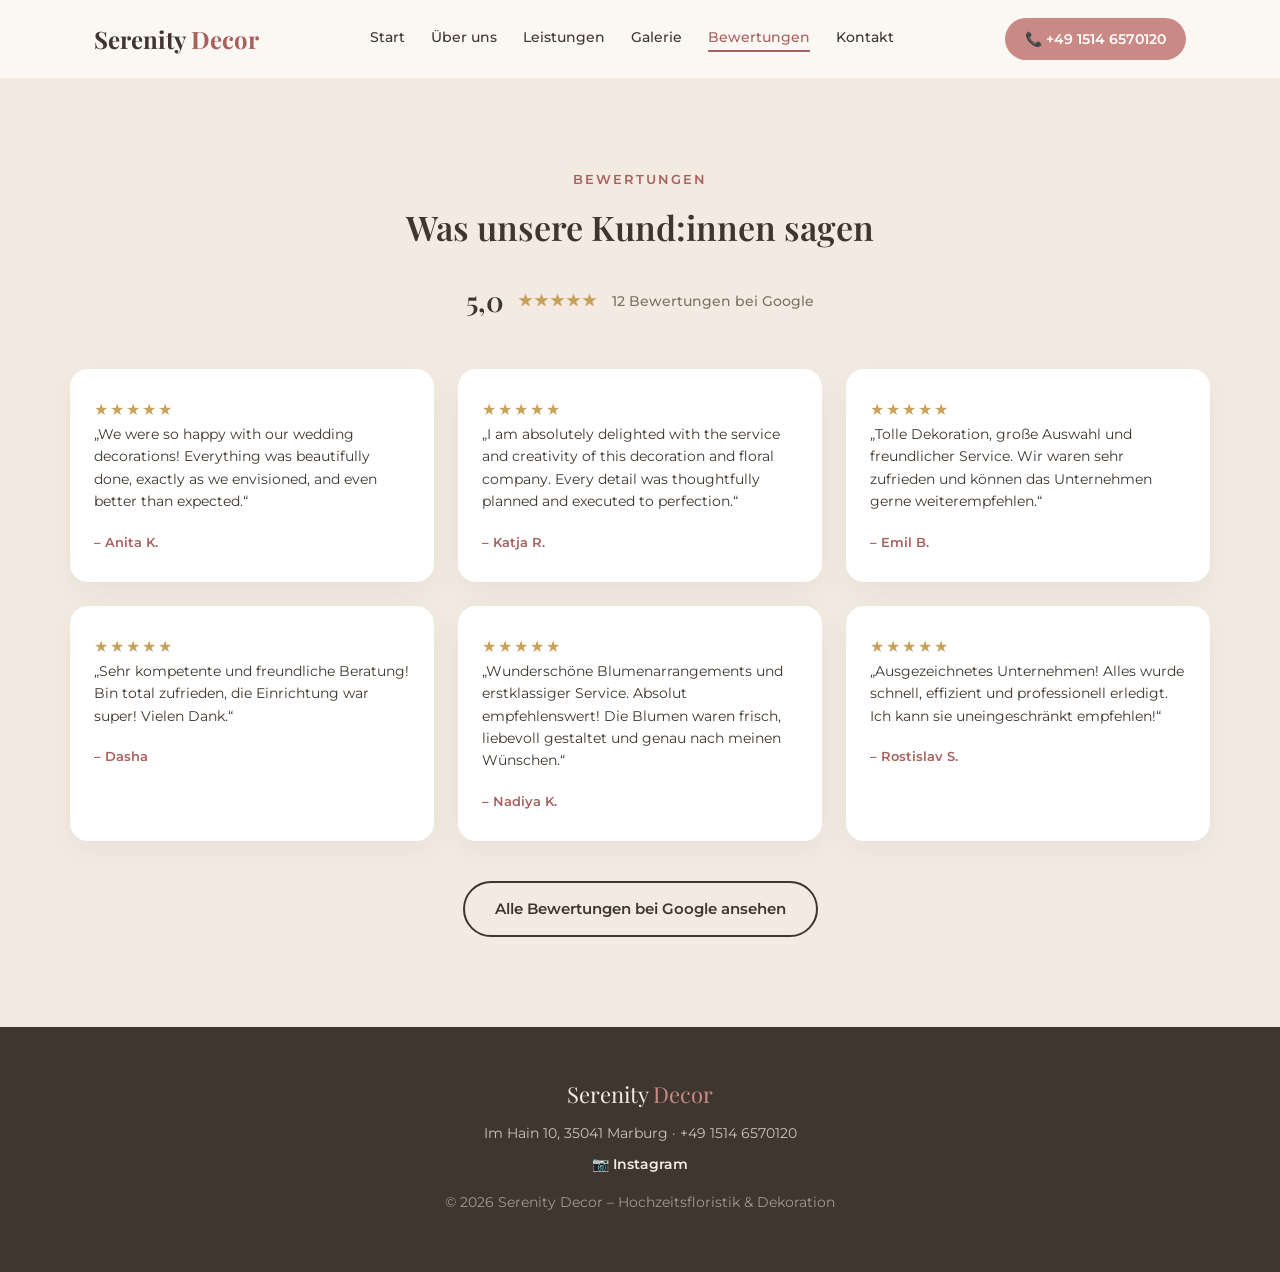
==== bewertungen.html @ a6fbafa9 "Fertige statische Website statt Editor-Tool deployen - 5 eigenstaendige Seiten (Start, Leistungen, G" ====
<!DOCTYPE html>
<html lang="de">
<head>
<meta charset="UTF-8" />
<meta name="viewport" content="width=device-width, initial-scale=1" />
<title>Bewertungen – Serenity Decor</title>
<meta name="description" content="Was unsere Kund:innen über Serenity Decor sagen – 5,0★ bei Google." />
<link rel="stylesheet" href="https://fonts.googleapis.com/css2?family=Playfair+Display:wght@600;700&family=Montserrat:wght@400;500;600;700&display=swap" />
<link rel="stylesheet" href="style.css" />
</head>
<body>

<header class="site-header" id="top">
  <div class="header-inner">
    <a class="logo" href="index.html">Serenity <span>Decor</span></a>
    <nav class="main-nav">
      <a class="nav-link" href="index.html">Start</a>
      <a class="nav-link" href="index.html#ueber-uns">Über uns</a>
      <a class="nav-link" href="leistungen.html">Leistungen</a>
      <a class="nav-link" href="galerie.html">Galerie</a>
      <a class="nav-link active" href="bewertungen.html">Bewertungen</a>
      <a class="nav-link" href="kontakt.html">Kontakt</a>
    </nav>
    <a href="tel:+4915146570120" class="btn-call">📞 +49 1514 6570120</a>
  </div>
</header>
<section class="testimonials" id="bewertungen-inhalt">
  <p class="section-eyebrow center">Bewertungen</p>
  <h2 class="center">Was unsere Kund:innen sagen</h2>
  <div class="rating-summary">
    <span class="rating-number">5,0</span>
    <span class="rating-stars">★★★★★</span>
    <span class="rating-count">12 Bewertungen bei Google</span>
  </div>
  <div class="testimonial-grid">
    <div class="testimonial-card">
      <div class="testimonial-stars">★★★★★</div>
      <p>„We were so happy with our wedding decorations! Everything was beautifully done, exactly as we envisioned, and even better than expected.“</p>
      <span class="testimonial-author">– Anita K.</span>
    </div>
    <div class="testimonial-card">
      <div class="testimonial-stars">★★★★★</div>
      <p>„I am absolutely delighted with the service and creativity of this decoration and floral company. Every detail was thoughtfully planned and executed to perfection.“</p>
      <span class="testimonial-author">– Katja R.</span>
    </div>
    <div class="testimonial-card">
      <div class="testimonial-stars">★★★★★</div>
      <p>„Tolle Dekoration, große Auswahl und freundlicher Service. Wir waren sehr zufrieden und können das Unternehmen gerne weiterempfehlen.“</p>
      <span class="testimonial-author">– Emil B.</span>
    </div>
    <div class="testimonial-card">
      <div class="testimonial-stars">★★★★★</div>
      <p>„Sehr kompetente und freundliche Beratung! Bin total zufrieden, die Einrichtung war super! Vielen Dank.“</p>
      <span class="testimonial-author">– Dasha</span>
    </div>
    <div class="testimonial-card">
      <div class="testimonial-stars">★★★★★</div>
      <p>„Wunderschöne Blumenarrangements und erstklassiger Service. Absolut empfehlenswert! Die Blumen waren frisch, liebevoll gestaltet und genau nach meinen Wünschen.“</p>
      <span class="testimonial-author">– Nadiya K.</span>
    </div>
    <div class="testimonial-card">
      <div class="testimonial-stars">★★★★★</div>
      <p>„Ausgezeichnetes Unternehmen! Alles wurde schnell, effizient und professionell erledigt. Ich kann sie uneingeschränkt empfehlen!“</p>
      <span class="testimonial-author">– Rostislav S.</span>
    </div>
  </div>
  <div class="center">
    <a class="btn-secondary" href="https://www.google.com/maps/place/Serenity+Decor/@50.8335557,8.7577861,17z/data=!4m7!3m6!1s0x47bc63000c067361:0x24277136faa9cd82!4b1!8m2!3d50.8335523!4d8.760361!16s%2Fg%2F11zbqkp6zj" target="_blank" rel="noopener">Alle Bewertungen bei Google ansehen</a>
  </div>
</section>
<footer class="site-footer">
  <div class="footer-inner">
    <div class="footer-brand">Serenity <span>Decor</span></div>
    <p>Im Hain 10, 35041 Marburg · <a href="tel:+4915146570120">+49 1514 6570120</a></p>
    <p class="footer-links"><a href="#" title="Instagram-Link bitte ergänzen">📷 Instagram</a></p>
    <p class="footer-copy">© 2026 Serenity Decor – Hochzeitsfloristik &amp; Dekoration</p>
  </div>
</footer>
</body>
</html>
---- style.css ----
:root {
  --ivory: #fbf7f2;
  --ivory-dark: #f3ebe2;
  --rose: #c98a86;
  --rose-dark: #a8615d;
  --sage: #90a17d;
  --sage-dark: #798968;
  --charcoal: #3e362f;
  --text-muted: #7c7268;
  --gold: #c9a15a;
  --font-display: 'Playfair Display', Georgia, serif;
  --font-body: 'Montserrat', 'Segoe UI', sans-serif;
}
* { box-sizing: border-box; }
html, body {
  margin: 0;
  padding: 0;
  font-family: var(--font-body);
  color: var(--charcoal);
  background: var(--ivory);
  line-height: 1.6;
}
h1, h2, h3 { font-family: var(--font-display); font-weight: 600; margin: 0 0 16px; color: var(--charcoal); }
p { margin: 0 0 16px; color: var(--text-muted); }
a { text-decoration: none; color: inherit; }
.center { text-align: center; }
.section-eyebrow {
  text-transform: uppercase;
  letter-spacing: 2px;
  font-size: 13px;
  font-weight: 600;
  color: var(--rose-dark);
  margin-bottom: 10px;
}
.site-header {
  position: sticky;
  top: 0;
  z-index: 50;
  background: rgba(251, 247, 242, 0.92);
  backdrop-filter: blur(6px);
  border-bottom: 1px solid var(--ivory-dark);
}
.header-inner {
  max-width: 1140px;
  margin: 0 auto;
  padding: 18px 24px;
  display: flex;
  align-items: center;
  justify-content: space-between;
  gap: 24px;
}
.logo {
  font-family: var(--font-display);
  font-size: 24px;
  font-weight: 700;
  color: var(--charcoal);
  white-space: nowrap;
}
.logo span { color: var(--rose-dark); }
.main-nav { display: flex; gap: 26px; flex-wrap: wrap; }
.main-nav a {
  font-size: 14px;
  font-weight: 500;
  color: var(--charcoal);
  transition: color 0.2s;
  padding-bottom: 2px;
  border-bottom: 2px solid transparent;
}
.main-nav a:hover { color: var(--rose-dark); }
.main-nav a.active { color: var(--rose-dark); border-bottom-color: var(--rose-dark); }
.btn-call {
  background: var(--rose);
  color: #fff;
  padding: 10px 20px;
  border-radius: 30px;
  font-size: 14px;
  font-weight: 600;
  white-space: nowrap;
  transition: background 0.2s;
}
.btn-call:hover { background: var(--rose-dark); }
.hero {
  padding: 140px 24px 70px;
  min-height: 640px;
  display: flex;
  align-items: flex-end;
  background-size: cover;
  background-position: center;
  text-align: center;
}
.hero-content { max-width: 760px; margin: 0 auto; }
.hero-eyebrow {
  text-transform: uppercase;
  letter-spacing: 2px;
  font-size: 13px;
  font-weight: 600;
  color: #f3d9ce;
  margin-bottom: 18px;
}
.hero h1 { font-size: 48px; line-height: 1.2; margin-bottom: 22px; color: #fff; }
.hero-text { font-size: 17px; max-width: 560px; margin: 0 auto 32px; color: #ede3da; }
.hero-actions { display: flex; gap: 16px; justify-content: center; flex-wrap: wrap; margin-bottom: 28px; }
.btn-primary {
  background: var(--rose);
  color: #fff;
  padding: 14px 30px;
  border-radius: 30px;
  font-weight: 600;
  font-size: 15px;
  transition: background 0.2s, transform 0.2s;
  display: inline-block;
}
.btn-primary:hover { background: var(--rose-dark); transform: translateY(-2px); }
.btn-secondary {
  background: transparent;
  color: var(--charcoal);
  padding: 14px 30px;
  border-radius: 30px;
  font-weight: 600;
  font-size: 15px;
  border: 2px solid var(--charcoal);
  transition: all 0.2s;
  display: inline-block;
}
.btn-secondary:hover { background: var(--charcoal); color: #fff; }
.hero .btn-secondary { border-color: #fff; color: #fff; }
.hero .btn-secondary:hover { background: #fff; color: var(--charcoal); }
.hero-rating { display: flex; gap: 10px; justify-content: center; align-items: center; font-size: 14px; color: #ede3da; font-weight: 600; }
.stars, .rating-stars, .badge-stars, .testimonial-stars { color: var(--gold); letter-spacing: 2px; }
.about { padding: 90px 24px; }
.about-inner { max-width: 1140px; margin: 0 auto; display: grid; grid-template-columns: 1.4fr 0.8fr; gap: 60px; align-items: center; }
.about-text h2 { font-size: 34px; }
.about-points { list-style: none; padding: 0; margin: 24px 0 0; }
.about-points li { margin-bottom: 12px; font-weight: 500; }
.about-badge { display: flex; justify-content: center; }
.badge-circle {
  width: 220px;
  height: 220px;
  border-radius: 50%;
  background: linear-gradient(135deg, var(--rose) 0%, var(--sage) 100%);
  color: #fff;
  display: flex;
  flex-direction: column;
  align-items: center;
  justify-content: center;
  text-align: center;
  box-shadow: 0 20px 40px rgba(168, 97, 93, 0.25);
}
.badge-number { font-family: var(--font-display); font-size: 42px; font-weight: 700; }
.badge-stars { color: #fff8e6; margin: 4px 0; }
.badge-label { font-size: 12px; opacity: 0.9; }
.services { padding: 90px 24px; background: var(--ivory-dark); min-height: calc(100vh - 74px); }
.services h2 { font-size: 34px; max-width: 600px; margin: 0 auto 50px; }
.services-grid { max-width: 1140px; margin: 0 auto; display: grid; grid-template-columns: repeat(4, 1fr); gap: 24px; }
.service-card { background: #fff; padding: 32px 24px; border-radius: 18px; text-align: center; box-shadow: 0 10px 30px rgba(62, 54, 47, 0.06); transition: transform 0.2s; }
.service-card:hover { transform: translateY(-6px); }
.service-icon { font-size: 36px; margin-bottom: 16px; }
.service-card h3 { font-size: 18px; margin-bottom: 10px; }
.service-card p { font-size: 14px; margin-bottom: 0; }
.gallery { padding: 90px 24px; min-height: calc(100vh - 74px); }
.gallery h2 { font-size: 34px; max-width: 600px; margin: 0 auto 10px; }
.gallery-note { max-width: 500px; margin: 0 auto 40px; font-size: 14px; }
.gallery-grid { max-width: 1140px; margin: 0 auto; display: grid; grid-template-columns: repeat(3, 1fr); gap: 20px; }
.gallery-item { aspect-ratio: 4 / 3; border-radius: 18px; display: flex; align-items: center; justify-content: center; font-size: 48px; overflow: hidden; }
.gallery-photo { grid-column: span 2; aspect-ratio: unset; }
.gallery-photo img { width: 100%; height: 100%; object-fit: cover; display: block; }
.ph-1 { background: linear-gradient(135deg, #f3d9d4, #e8b8b0); }
.ph-2 { background: linear-gradient(135deg, #e3ead9, #c3d4ae); }
.ph-3 { background: linear-gradient(135deg, #f6e9dc, #e8cfa9); }
.ph-4 { background: linear-gradient(135deg, #ece1f0, #d3b8dd); }
.ph-5 { background: linear-gradient(135deg, #fde3e9, #f3b8c6); }
.ph-6 { background: linear-gradient(135deg, #dfeee8, #b3d8c9); }
.testimonials { padding: 90px 24px; background: var(--ivory-dark); min-height: calc(100vh - 74px); }
.testimonials h2 { font-size: 34px; max-width: 600px; margin: 0 auto 24px; }
.rating-summary { display: flex; gap: 14px; align-items: center; justify-content: center; margin-bottom: 46px; font-weight: 600; }
.rating-number { font-family: var(--font-display); font-size: 28px; }
.rating-count { color: var(--text-muted); font-weight: 500; font-size: 14px; }
.testimonial-grid { max-width: 1140px; margin: 0 auto 40px; display: grid; grid-template-columns: repeat(3, 1fr); gap: 24px; }
.testimonial-card { background: #fff; padding: 28px 24px; border-radius: 18px; box-shadow: 0 10px 30px rgba(62, 54, 47, 0.06); }
.testimonial-card p { font-size: 14px; color: var(--charcoal); margin-bottom: 16px; }
.testimonial-author { font-size: 13px; font-weight: 600; color: var(--rose-dark); }
.contact { padding: 90px 24px; min-height: calc(100vh - 74px); }
.contact-inner { max-width: 1140px; margin: 0 auto; display: grid; grid-template-columns: 1fr 1fr; gap: 50px; align-items: center; }
.contact-info h2 { font-size: 34px; }
.contact-list { list-style: none; padding: 0; margin: 24px 0 32px; }
.contact-list li { margin-bottom: 12px; font-weight: 500; }
.contact-list a { color: var(--rose-dark); font-weight: 600; }
.contact-map iframe { display: block; width: 100%; }
.site-footer { background: var(--charcoal); color: #f3ebe2; padding: 50px 24px; }
.footer-inner { max-width: 1140px; margin: 0 auto; text-align: center; }
.footer-brand { font-family: var(--font-display); font-size: 22px; margin-bottom: 10px; }
.footer-brand span { color: var(--rose); }
.footer-inner p { color: #cfc3b8; font-size: 14px; margin-bottom: 8px; }
.footer-links a { color: #f3ebe2; font-weight: 600; }
.footer-copy { font-size: 12px; opacity: 0.7; margin-top: 16px; }
@media (max-width: 900px) {
  .main-nav { display: none; }
  .hero h1 { font-size: 34px; }
  .about-inner { grid-template-columns: 1fr; }
  .about-badge { order: -1; }
  .services-grid { grid-template-columns: repeat(2, 1fr); }
  .testimonial-grid { grid-template-columns: 1fr; }
  .contact-inner { grid-template-columns: 1fr; }
}
@media (max-width: 560px) {
  .services-grid { grid-template-columns: 1fr; }
  .gallery-grid { grid-template-columns: repeat(2, 1fr); }
  .hero { padding: 70px 20px 60px; }
}
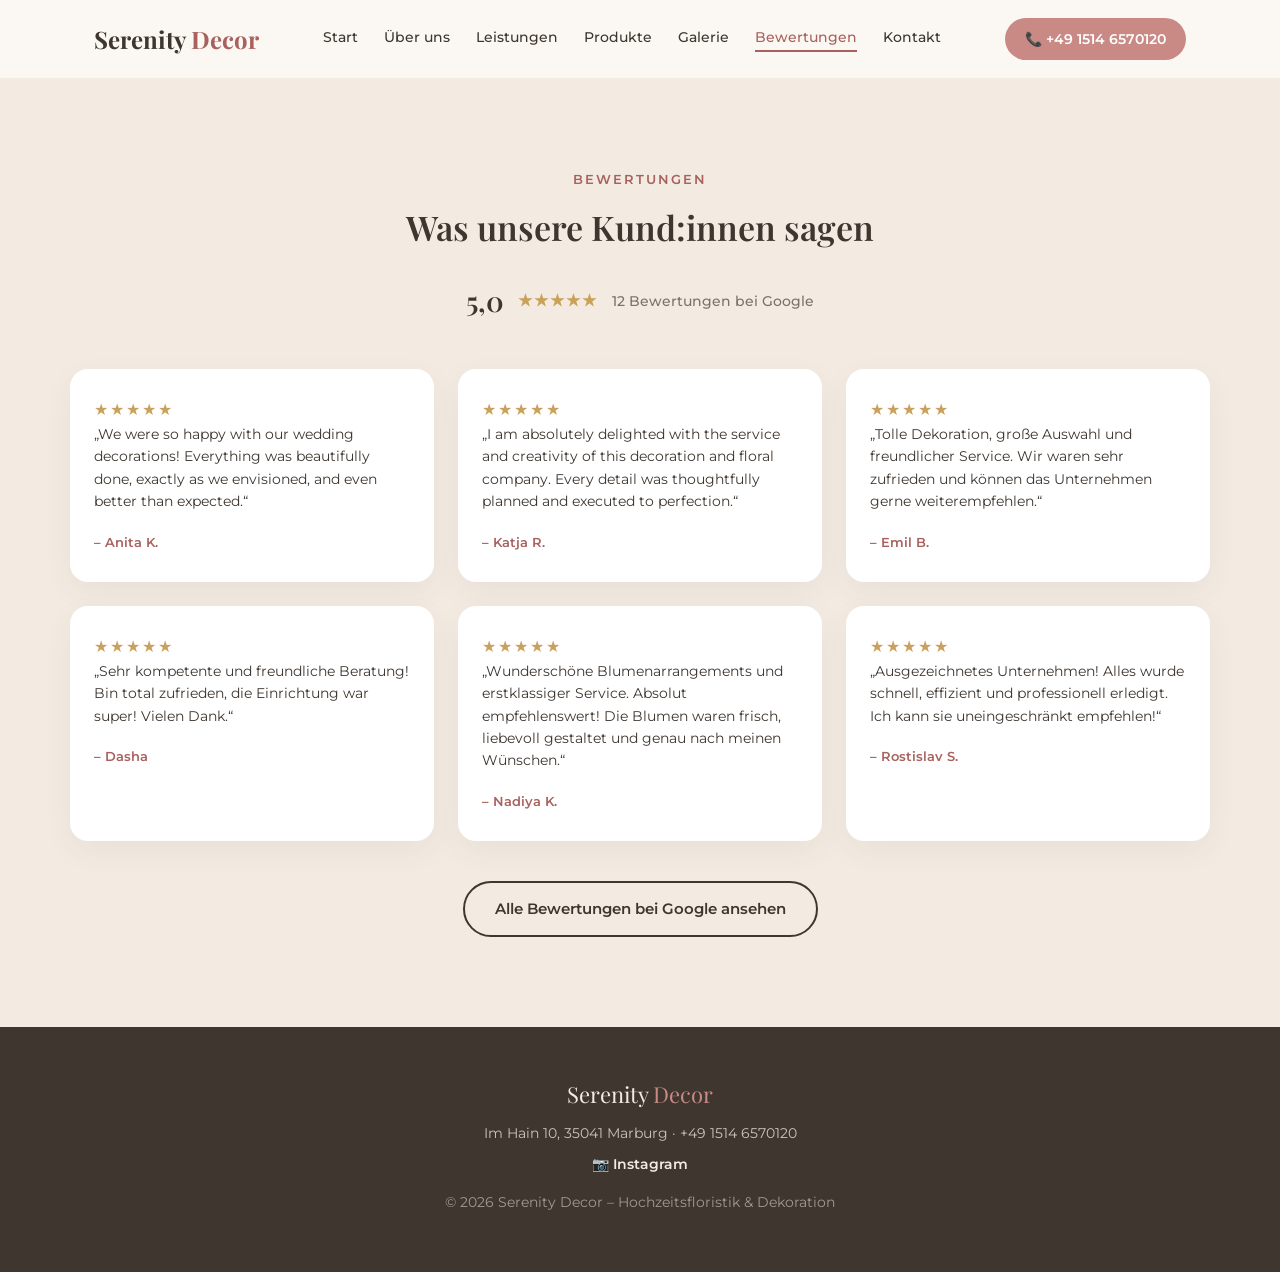
==== commit 93e38058: "Add Produkte page with tablecloth and napkin rental listings Adds a new products section (Serenity g" ====
--- a/bewertungen.html
+++ b/bewertungen.html
@@ -17,6 +17,7 @@
       <a class="nav-link" href="index.html">Start</a>
       <a class="nav-link" href="index.html#ueber-uns">Über uns</a>
       <a class="nav-link" href="leistungen.html">Leistungen</a>
+      <a class="nav-link" href="produkte.html">Produkte</a>
       <a class="nav-link" href="galerie.html">Galerie</a>
       <a class="nav-link active" href="bewertungen.html">Bewertungen</a>
       <a class="nav-link" href="kontakt.html">Kontakt</a>
--- a/style.css
+++ b/style.css
@@ -170,6 +170,49 @@
 .ph-4 { background: linear-gradient(135deg, #ece1f0, #d3b8dd); }
 .ph-5 { background: linear-gradient(135deg, #fde3e9, #f3b8c6); }
 .ph-6 { background: linear-gradient(135deg, #dfeee8, #b3d8c9); }
+.products { padding: 90px 24px; min-height: calc(100vh - 74px); }
+.products h2 { font-size: 34px; max-width: 600px; margin: 0 auto 10px; }
+.products-note { max-width: 560px; margin: 0 auto 50px; font-size: 14px; }
+.product-card {
+  max-width: 1140px;
+  margin: 0 auto 32px;
+  background: #fff;
+  border-radius: 24px;
+  box-shadow: 0 10px 30px rgba(62, 54, 47, 0.06);
+  padding: 40px;
+  display: grid;
+  grid-template-columns: 0.85fr 1.15fr;
+  gap: 50px;
+  align-items: center;
+}
+.product-card.reverse .product-visual { order: 2; }
+.product-card.reverse .product-details { order: 1; }
+.product-visual {
+  aspect-ratio: 1 / 1;
+  border-radius: 50%;
+  display: flex;
+  align-items: flex-end;
+  justify-content: center;
+  padding-bottom: 24px;
+  box-shadow: 0 20px 40px rgba(62, 54, 47, 0.15);
+}
+.product-card.napkin-card .product-visual { border-radius: 18px; }
+.product-visual-label {
+  background: rgba(255, 255, 255, 0.88);
+  color: var(--charcoal);
+  font-size: 13px;
+  font-weight: 600;
+  padding: 6px 14px;
+  border-radius: 20px;
+}
+.ph-serenity { background: linear-gradient(135deg, #aebfd6, #7e93b8); }
+.ph-lila { background: linear-gradient(135deg, #cdbbe3, #a78bc9); }
+.product-details h3 { font-size: 26px; margin-bottom: 8px; }
+.product-tagline { font-size: 15px; margin-bottom: 20px; }
+.product-checklist { list-style: none; padding: 0; margin: 0 0 24px; }
+.product-checklist li { margin-bottom: 10px; font-weight: 500; font-size: 14px; color: var(--charcoal); }
+.product-checklist li::before { content: "✓"; color: var(--sage-dark); font-weight: 700; margin-right: 8px; }
+.product-meta { display: flex; gap: 20px; flex-wrap: wrap; font-size: 13px; font-weight: 600; color: var(--rose-dark); }
 .testimonials { padding: 90px 24px; background: var(--ivory-dark); min-height: calc(100vh - 74px); }
 .testimonials h2 { font-size: 34px; max-width: 600px; margin: 0 auto 24px; }
 .rating-summary { display: flex; gap: 14px; align-items: center; justify-content: center; margin-bottom: 46px; font-weight: 600; }
@@ -199,6 +242,9 @@
   .about-inner { grid-template-columns: 1fr; }
   .about-badge { order: -1; }
   .services-grid { grid-template-columns: repeat(2, 1fr); }
+  .product-card, .product-card.reverse { grid-template-columns: 1fr; padding: 28px; }
+  .product-card .product-visual, .product-card.reverse .product-visual { order: -1; max-width: 260px; margin: 0 auto; }
+  .product-card .product-details, .product-card.reverse .product-details { order: 2; }
   .testimonial-grid { grid-template-columns: 1fr; }
   .contact-inner { grid-template-columns: 1fr; }
 }
